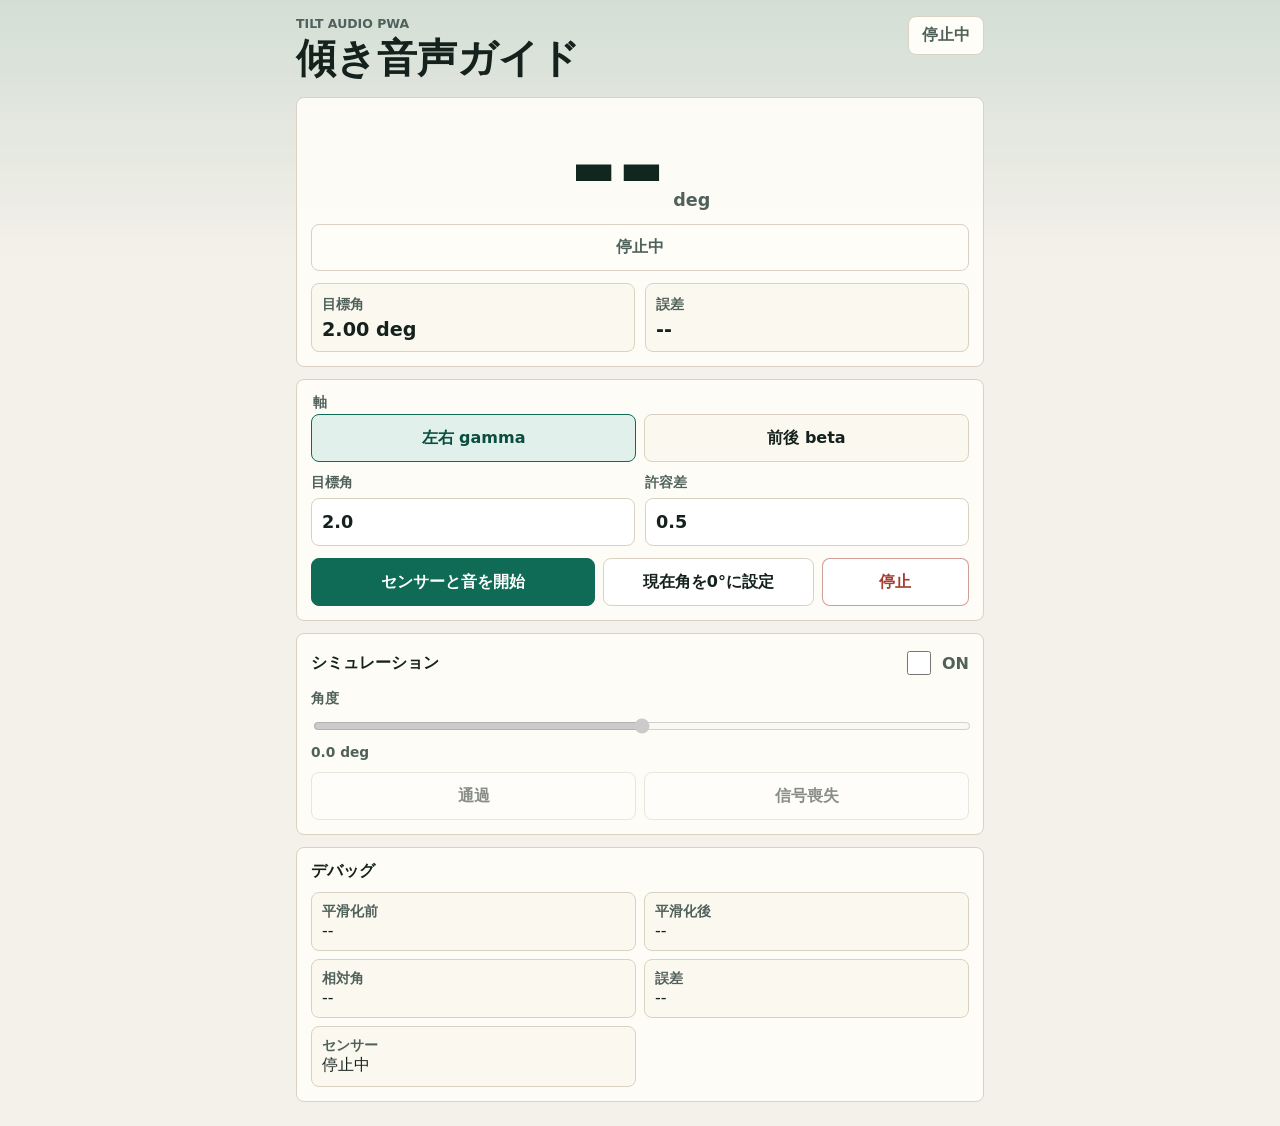
==== tilt-audio/index.html @ 0396f212 "Add files via upload" ====
<!doctype html>
<html lang="ja">
  <head>
    <meta charset="utf-8">
    <meta name="viewport" content="width=device-width, initial-scale=1, viewport-fit=cover">
    <meta name="theme-color" content="#10261f">
    <meta name="apple-mobile-web-app-capable" content="yes">
    <meta name="apple-mobile-web-app-status-bar-style" content="black-translucent">
    <meta name="apple-mobile-web-app-title" content="Tilt Audio">
    <title>Tilt Audio Guide</title>
    <link rel="manifest" href="./manifest.webmanifest">
    <link rel="apple-touch-icon" href="./icons/apple-touch-icon.png">
    <link rel="icon" href="./icons/icon-192.png">
    <style>
      :root {
        color-scheme: light;
        font-family: system-ui, -apple-system, BlinkMacSystemFont, "Segoe UI", sans-serif;
        background: #f4f1ea;
        color: #14211d;
        --panel: #fffdf8;
        --ink-soft: #50615b;
        --line: #d9d2c2;
        --accent: #0f6b55;
        --accent-dark: #0b4e40;
        --danger: #a63d2f;
        --minus: #315d9b;
        --plus: #9b3f2f;
        --target: #0f6b55;
        --warn: #8b5b00;
      }

      * { box-sizing: border-box; }

      body {
        margin: 0;
        min-height: 100svh;
        background:
          linear-gradient(180deg, rgba(15, 107, 85, 0.14), rgba(244, 241, 234, 0) 260px),
          #f4f1ea;
      }

      button, input { font: inherit; }

      .app-shell {
        width: min(720px, 100%);
        margin: 0 auto;
        padding: calc(16px + env(safe-area-inset-top)) 16px calc(24px + env(safe-area-inset-bottom));
      }

      .topbar {
        display: flex;
        align-items: flex-start;
        justify-content: space-between;
        gap: 12px;
        margin-bottom: 16px;
      }

      .eyebrow {
        margin: 0 0 4px;
        color: var(--ink-soft);
        font-size: 0.78rem;
        font-weight: 700;
        letter-spacing: 0;
        text-transform: uppercase;
      }

      h1, h2 {
        margin: 0;
        line-height: 1.15;
      }

      h1 { font-size: clamp(1.6rem, 9vw, 2.5rem); }
      h2 { font-size: 1rem; }

      .run-badge,
      .state-text {
        border: 1px solid var(--line);
        background: var(--panel);
        color: var(--ink-soft);
        font-weight: 700;
      }

      .run-badge {
        flex: 0 0 auto;
        min-width: 76px;
        padding: 8px 10px;
        border-radius: 8px;
        text-align: center;
      }

      section { margin-top: 12px; }

      .readout,
      .controls,
      .simulation,
      .debug {
        border: 1px solid var(--line);
        border-radius: 8px;
        background: rgba(255, 253, 248, 0.92);
        padding: 14px;
      }

      .angle-value {
        display: flex;
        align-items: baseline;
        justify-content: center;
        min-height: 112px;
        color: #10261f;
      }

      .angle-value span {
        font-variant-numeric: tabular-nums;
        font-size: clamp(4.2rem, 24vw, 7.2rem);
        font-weight: 780;
        line-height: 0.95;
      }

      .angle-value small {
        margin-left: 8px;
        color: var(--ink-soft);
        font-size: 1.1rem;
        font-weight: 700;
      }

      .state-text {
        display: block;
        width: 100%;
        padding: 12px;
        border-radius: 8px;
        text-align: center;
      }

      .state-minus .state-text, .state-minus .run-badge {
        border-color: rgba(49, 93, 155, 0.35);
        color: var(--minus);
      }

      .state-plus .state-text, .state-plus .run-badge {
        border-color: rgba(155, 63, 47, 0.35);
        color: var(--plus);
      }

      .state-target .state-text, .state-target .run-badge {
        border-color: rgba(15, 107, 85, 0.35);
        color: var(--target);
      }

      .state-lost .state-text, .state-lost .run-badge {
        border-color: rgba(139, 91, 0, 0.4);
        color: var(--warn);
      }

      .metric-grid,
      .number-row {
        display: grid;
        grid-template-columns: repeat(2, minmax(0, 1fr));
        gap: 10px;
      }

      .metric-grid { margin-top: 12px; }

      .metric-grid div,
      .debug dl div {
        border: 1px solid var(--line);
        border-radius: 8px;
        background: #fbf8ef;
        padding: 10px;
      }

      .metric-grid span,
      .debug dt,
      .slider-label,
      .number-row label {
        color: var(--ink-soft);
        font-size: 0.86rem;
        font-weight: 700;
      }

      .metric-grid strong,
      .debug dd {
        display: block;
        margin-top: 4px;
        color: #14211d;
        font-size: 1.2rem;
        font-variant-numeric: tabular-nums;
      }

      .segmented {
        display: grid;
        grid-template-columns: repeat(2, minmax(0, 1fr));
        gap: 8px;
        margin: 0 0 12px;
        padding: 0;
        border: 0;
      }

      .segmented legend {
        grid-column: 1 / -1;
        margin-bottom: 2px;
        color: var(--ink-soft);
        font-size: 0.86rem;
        font-weight: 700;
      }

      .segmented label { min-height: 48px; }
      .segmented input { position: absolute; opacity: 0; }

      .segmented span {
        display: flex;
        align-items: center;
        justify-content: center;
        height: 100%;
        border: 1px solid var(--line);
        border-radius: 8px;
        background: #fbf8ef;
        font-weight: 800;
      }

      .segmented input:checked + span {
        border-color: var(--accent);
        background: #e1f0ea;
        color: var(--accent-dark);
      }

      .number-row input {
        width: 100%;
        height: 48px;
        margin-top: 6px;
        border: 1px solid var(--line);
        border-radius: 8px;
        padding: 0 10px;
        background: #fff;
        color: #14211d;
        font-size: 1.1rem;
      }

      .button-row {
        display: grid;
        grid-template-columns: 1fr;
        gap: 8px;
        margin-top: 12px;
      }

      .button-row.compact { grid-template-columns: repeat(2, minmax(0, 1fr)); }

      button {
        min-height: 48px;
        border: 1px solid var(--line);
        border-radius: 8px;
        background: #fff;
        color: #14211d;
        font-weight: 800;
      }

      button:disabled { opacity: 0.5; }

      button.primary {
        border-color: var(--accent);
        background: var(--accent);
        color: #fff;
      }

      button.danger {
        border-color: rgba(166, 61, 47, 0.5);
        color: var(--danger);
      }

      .section-heading {
        display: flex;
        align-items: center;
        justify-content: space-between;
        gap: 12px;
        margin-bottom: 12px;
      }

      .switch {
        display: flex;
        align-items: center;
        gap: 8px;
        color: var(--ink-soft);
        font-weight: 800;
      }

      .switch input {
        width: 24px;
        height: 24px;
        accent-color: var(--accent);
      }

      .slider-label {
        display: grid;
        grid-template-columns: 1fr auto;
        gap: 8px;
      }

      .slider-label input {
        grid-column: 1 / -1;
        width: 100%;
        accent-color: var(--accent);
      }

      .debug dl {
        display: grid;
        grid-template-columns: repeat(2, minmax(0, 1fr));
        gap: 8px;
        margin: 12px 0 0;
      }

      .debug dt, .debug dd { margin: 0; }
      .debug dd { font-size: 1rem; }

      @media (min-width: 560px) {
        .button-row { grid-template-columns: 1.35fr 1fr 0.7fr; }
        .button-row.compact { grid-template-columns: repeat(2, minmax(0, 1fr)); }
      }
    </style>
  </head>
  <body class="state-stopped">
    <main class="app-shell">
      <header class="topbar">
        <div>
          <p class="eyebrow">Tilt Audio PWA</p>
          <h1>傾き音声ガイド</h1>
        </div>
        <div id="runBadge" class="run-badge">停止中</div>
      </header>

      <section class="readout" aria-live="polite">
        <div class="angle-value">
          <span id="relativeAngle">--</span><small>deg</small>
        </div>
        <div id="stateText" class="state-text">停止中</div>
        <div class="metric-grid">
          <div>
            <span>目標角</span>
            <strong id="targetReadout">2.00 deg</strong>
          </div>
          <div>
            <span>誤差</span>
            <strong id="errorReadout">--</strong>
          </div>
        </div>
      </section>

      <section class="controls" aria-label="操作">
        <fieldset class="segmented">
          <legend>軸</legend>
          <label>
            <input type="radio" name="axis" value="gamma" checked>
            <span>左右 gamma</span>
          </label>
          <label>
            <input type="radio" name="axis" value="beta">
            <span>前後 beta</span>
          </label>
        </fieldset>

        <div class="number-row">
          <label>
            目標角
            <input id="targetInput" type="number" inputmode="decimal" value="2.0" step="0.1">
          </label>
          <label>
            許容差
            <input id="toleranceInput" type="number" inputmode="decimal" value="0.5" min="0.1" step="0.1">
          </label>
        </div>

        <div class="button-row">
          <button id="startButton" type="button" class="primary">センサーと音を開始</button>
          <button id="zeroButton" type="button">現在角を0°に設定</button>
          <button id="stopButton" type="button" class="danger">停止</button>
        </div>
      </section>

      <section class="simulation" aria-label="シミュレーション">
        <div class="section-heading">
          <h2>シミュレーション</h2>
          <label class="switch">
            <input id="simulationToggle" type="checkbox">
            <span>ON</span>
          </label>
        </div>
        <label class="slider-label">
          角度
          <input id="simulationSlider" type="range" min="-8" max="8" value="0" step="0.1" disabled>
          <strong id="simulationValue">0.0 deg</strong>
        </label>
        <div class="button-row compact">
          <button id="passButton" type="button" disabled>通過</button>
          <button id="lossButton" type="button" disabled>信号喪失</button>
        </div>
      </section>

      <section class="debug" aria-label="デバッグ">
        <h2>デバッグ</h2>
        <dl>
          <div><dt>平滑化前</dt><dd id="rawAngle">--</dd></div>
          <div><dt>平滑化後</dt><dd id="filteredAngle">--</dd></div>
          <div><dt>相対角</dt><dd id="debugRelative">--</dd></div>
          <div><dt>誤差</dt><dd id="debugError">--</dd></div>
          <div><dt>センサー</dt><dd id="sensorStatus">停止中</dd></div>
        </dl>
      </section>
    </main>

    <script>
      "use strict";

      const CONFIG = {
        LOW_SIDE_HZ: 450,
        HIGH_SIDE_HZ: 1050,
        TARGET_HZ: 750,
        WARNING_HZ: 180,
        WARNING_SECOND_HZ: 1320,
        BEEP_DURATION_MS: 70,
        FAR_INTERVAL_MS: 700,
        NEAR_INTERVAL_MS: 100,
        FAR_ERROR_DEG: 3.0,
        DEFAULT_TARGET_DEG: 2.0,
        DEFAULT_TOLERANCE_DEG: 0.5,
        TARGET_ENTER_HOLD_MS: 300,
        SENSOR_TIMEOUT_MS: 600,
        TARGET_EXIT_EXTRA_DEG: 0.18,
        SMOOTHING_ALPHA: 0.34,
        SILENT_UNLOCK_MS: 35
      };

      const els = {
        body: document.body,
        runBadge: document.getElementById("runBadge"),
        relativeAngle: document.getElementById("relativeAngle"),
        stateText: document.getElementById("stateText"),
        targetReadout: document.getElementById("targetReadout"),
        errorReadout: document.getElementById("errorReadout"),
        targetInput: document.getElementById("targetInput"),
        toleranceInput: document.getElementById("toleranceInput"),
        startButton: document.getElementById("startButton"),
        zeroButton: document.getElementById("zeroButton"),
        stopButton: document.getElementById("stopButton"),
        simulationToggle: document.getElementById("simulationToggle"),
        simulationSlider: document.getElementById("simulationSlider"),
        simulationValue: document.getElementById("simulationValue"),
        passButton: document.getElementById("passButton"),
        lossButton: document.getElementById("lossButton"),
        rawAngle: document.getElementById("rawAngle"),
        filteredAngle: document.getElementById("filteredAngle"),
        debugRelative: document.getElementById("debugRelative"),
        debugError: document.getElementById("debugError"),
        sensorStatus: document.getElementById("sensorStatus")
      };

      const app = {
        running: false,
        simulation: false,
        signalLost: false,
        axis: "gamma",
        rawAngle: null,
        filteredAngle: null,
        zeroAngle: 0,
        relativeAngle: null,
        error: null,
        lastValueAt: 0,
        state: "stopped",
        targetEnteredAt: null,
        inTargetTone: false,
        orientationHandler: null,
        monitorTimer: null,
        passTimer: null,
        audio: {
          ctx: null,
          master: null,
          timeout: null,
          oscillators: new Set(),
          loopToken: 0
        }
      };

      function clamp(value, min, max) {
        return Math.min(max, Math.max(min, value));
      }

      function normalizeDeg(deg) {
        const value = ((deg + 180) % 360 + 360) % 360 - 180;
        return value === -180 ? 180 : value;
      }

      function fmt(value, digits = 2) {
        return Number.isFinite(value) ? value.toFixed(digits) : "--";
      }

      function targetDeg() {
        return Number.parseFloat(els.targetInput.value) || 0;
      }

      function toleranceDeg() {
        return Math.max(0.1, Number.parseFloat(els.toleranceInput.value) || CONFIG.DEFAULT_TOLERANCE_DEG);
      }

      function selectedAxis() {
        const input = document.querySelector("input[name='axis']:checked");
        return input ? input.value : "gamma";
      }

      function setSensorStatus(text) {
        els.sensorStatus.textContent = text;
      }

      function resetFiltering(raw = null) {
        app.rawAngle = raw;
        app.filteredAngle = raw;
        app.relativeAngle = raw == null ? null : normalizeDeg(raw - app.zeroAngle);
        app.error = app.relativeAngle == null ? null : app.relativeAngle - targetDeg();
        app.targetEnteredAt = null;
        app.inTargetTone = false;
      }

      function setZero() {
        if (app.filteredAngle == null) {
          setSensorStatus("0°設定には角度値が必要です");
          return;
        }
        app.zeroAngle = app.filteredAngle;
        app.targetEnteredAt = null;
        app.inTargetTone = false;
        updateDerived(performance.now());
        render();
      }

      function ingestAngle(rawAngle, now = performance.now()) {
        if (!Number.isFinite(rawAngle)) return;
        app.signalLost = false;
        app.lastValueAt = now;
        app.rawAngle = rawAngle;

        if (app.filteredAngle == null) {
          app.filteredAngle = rawAngle;
        } else {
          const delta = normalizeDeg(rawAngle - app.filteredAngle);
          app.filteredAngle = normalizeDeg(app.filteredAngle + delta * CONFIG.SMOOTHING_ALPHA);
        }

        updateDerived(now);
        render();
      }

      function updateDerived(now = performance.now()) {
        if (app.filteredAngle == null) {
          app.relativeAngle = null;
          app.error = null;
        } else {
          app.relativeAngle = normalizeDeg(app.filteredAngle - app.zeroAngle);
          app.error = app.relativeAngle - targetDeg();
        }
        processGuidance(now);
      }

      function processGuidance(now = performance.now()) {
        if (!app.running) {
          app.state = "stopped";
          return;
        }

        if (app.signalLost || app.relativeAngle == null || app.error == null) {
          app.state = "lost";
          app.targetEnteredAt = null;
          app.inTargetTone = false;
          return;
        }

        const absError = Math.abs(app.error);
        const enter = toleranceDeg();
        const exit = enter + Math.max(CONFIG.TARGET_EXIT_EXTRA_DEG, enter * 0.35);

        if (app.inTargetTone) {
          if (absError > exit) {
            app.inTargetTone = false;
            app.targetEnteredAt = null;
          }
        } else if (absError <= enter) {
          if (app.targetEnteredAt == null) app.targetEnteredAt = now;
          if (now - app.targetEnteredAt >= CONFIG.TARGET_ENTER_HOLD_MS) {
            app.inTargetTone = true;
          }
        } else {
          app.targetEnteredAt = null;
        }

        if (app.inTargetTone) {
          app.state = "target";
        } else {
          app.state = app.error < 0 ? "minus" : "plus";
        }
      }

      function stateLabel() {
        if (app.state === "minus") return "マイナス側";
        if (app.state === "plus") return "プラス側";
        if (app.state === "target") return "目標内";
        if (app.state === "lost") return "信号なし";
        return "停止中";
      }

      function render() {
        els.body.classList.remove("state-minus", "state-plus", "state-target", "state-lost", "state-stopped");
        els.body.classList.add(`state-${app.state}`);
        els.runBadge.textContent = stateLabel();
        els.stateText.textContent = stateLabel();
        els.relativeAngle.textContent = fmt(app.relativeAngle, 1);
        els.targetReadout.textContent = `${fmt(targetDeg())} deg`;
        els.errorReadout.textContent = app.error == null ? "--" : `${fmt(app.error)} deg`;
        els.rawAngle.textContent = app.rawAngle == null ? "--" : `${fmt(app.rawAngle)} deg`;
        els.filteredAngle.textContent = app.filteredAngle == null ? "--" : `${fmt(app.filteredAngle)} deg`;
        els.debugRelative.textContent = app.relativeAngle == null ? "--" : `${fmt(app.relativeAngle)} deg`;
        els.debugError.textContent = app.error == null ? "--" : `${fmt(app.error)} deg`;
        els.simulationValue.textContent = `${Number.parseFloat(els.simulationSlider.value).toFixed(1)} deg`;
      }

      function beepIntervalMs(absError) {
        const t = clamp(absError / CONFIG.FAR_ERROR_DEG, 0, 1);
        const eased = Math.sqrt(t);
        return CONFIG.NEAR_INTERVAL_MS + (CONFIG.FAR_INTERVAL_MS - CONFIG.NEAR_INTERVAL_MS) * eased;
      }

      async function ensureAudioContext() {
        if (!app.audio.ctx) {
          const AudioCtor = window.AudioContext || window.webkitAudioContext;
          if (!AudioCtor) throw new Error("Web Audio APIが使えません");
          app.audio.ctx = new AudioCtor();
          app.audio.master = app.audio.ctx.createGain();
          app.audio.master.gain.value = 0.16;
          app.audio.master.connect(app.audio.ctx.destination);
        }
        await app.audio.ctx.resume();
      }

      function stopOscillators() {
        for (const osc of app.audio.oscillators) {
          try { osc.stop(); } catch (_) {}
        }
        app.audio.oscillators.clear();
      }

      function clearAudioLoop() {
        app.audio.loopToken += 1;
        if (app.audio.timeout) {
          clearTimeout(app.audio.timeout);
          app.audio.timeout = null;
        }
        stopOscillators();
      }

      function playTone(freq, durationMs, type = "sine", gainValue = 0.16) {
        if (!app.audio.ctx || !app.audio.master) return;
        const ctx = app.audio.ctx;
        const now = ctx.currentTime;
        const osc = ctx.createOscillator();
        const gain = ctx.createGain();
        osc.type = type;
        osc.frequency.setValueAtTime(freq, now);
        gain.gain.setValueAtTime(0.0001, now);
        gain.gain.exponentialRampToValueAtTime(gainValue, now + 0.012);
        gain.gain.exponentialRampToValueAtTime(0.0001, now + durationMs / 1000);
        osc.connect(gain);
        gain.connect(app.audio.master);
        osc.start(now);
        osc.stop(now + durationMs / 1000 + 0.025);
        app.audio.oscillators.add(osc);
        osc.onended = () => app.audio.oscillators.delete(osc);
      }

      function startTargetTone() {
        stopOscillators();
        if (!app.audio.ctx || !app.audio.master) return;
        const ctx = app.audio.ctx;
        const now = ctx.currentTime;
        const osc = ctx.createOscillator();
        const gain = ctx.createGain();
        osc.type = "triangle";
        osc.frequency.setValueAtTime(CONFIG.TARGET_HZ, now);
        gain.gain.setValueAtTime(0.0001, now);
        gain.gain.exponentialRampToValueAtTime(0.08, now + 0.08);
        osc.connect(gain);
        gain.connect(app.audio.master);
        osc.start(now);
        app.audio.oscillators.add(osc);
      }

      function scheduleAudioLoop(delay = 0) {
        const token = app.audio.loopToken;
        if (app.audio.timeout) clearTimeout(app.audio.timeout);
        app.audio.timeout = setTimeout(() => {
          if (!app.running || token !== app.audio.loopToken) return;
          runAudioStep(token);
        }, delay);
      }

      function runAudioStep(token) {
        if (!app.running || token !== app.audio.loopToken) return;

        if (app.state === "target") {
          if (app.audio.oscillators.size === 0) startTargetTone();
          scheduleAudioLoop(80);
          return;
        }

        stopOscillators();

        if (app.state === "lost") {
          playTone(CONFIG.WARNING_HZ, 90, "square", 0.12);
          window.setTimeout(() => playTone(CONFIG.WARNING_SECOND_HZ, 70, "square", 0.1), 115);
          scheduleAudioLoop(900);
          return;
        }

        if (app.state === "minus" || app.state === "plus") {
          const hz = app.state === "minus" ? CONFIG.LOW_SIDE_HZ : CONFIG.HIGH_SIDE_HZ;
          playTone(hz, CONFIG.BEEP_DURATION_MS, "sine", 0.16);
          scheduleAudioLoop(beepIntervalMs(Math.abs(app.error || 0)));
          return;
        }

        scheduleAudioLoop(120);
      }

      function startAudioLoop() {
        clearAudioLoop();
        app.audio.loopToken += 1;
        scheduleAudioLoop(0);
      }

      function markSignalLost(text = "信号なし") {
        if (!app.running) return;
        app.signalLost = true;
        app.state = "lost";
        setSensorStatus(text);
        render();
      }

      function startMonitor() {
        if (app.monitorTimer) clearInterval(app.monitorTimer);
        app.monitorTimer = setInterval(() => {
          if (!app.running || app.simulation) return;
          if (performance.now() - app.lastValueAt > CONFIG.SENSOR_TIMEOUT_MS) {
            markSignalLost("センサー値が途絶えました");
          }
        }, 120);
      }

      function stopMonitor() {
        if (app.monitorTimer) {
          clearInterval(app.monitorTimer);
          app.monitorTimer = null;
        }
      }

      async function requestOrientationPermission() {
        if (!("DeviceOrientationEvent" in window)) {
          throw new Error("DeviceOrientationEvent非対応");
        }
        const eventCtor = window.DeviceOrientationEvent;
        if (typeof eventCtor.requestPermission === "function") {
          const result = await eventCtor.requestPermission();
          if (result !== "granted") throw new Error("センサー権限が拒否されました");
        }
      }

      function attachOrientation() {
        detachOrientation();
        app.orientationHandler = (event) => {
          if (app.simulation) return;
          const value = app.axis === "beta" ? event.beta : event.gamma;
          if (value == null) {
            setSensorStatus("選択軸の値が未取得です");
            return;
          }
          setSensorStatus("取得中");
          ingestAngle(value);
        };
        window.addEventListener("deviceorientation", app.orientationHandler, true);
      }

      function detachOrientation() {
        if (app.orientationHandler) {
          window.removeEventListener("deviceorientation", app.orientationHandler, true);
          app.orientationHandler = null;
        }
      }

      async function unlockAudio() {
        await ensureAudioContext();
        playTone(CONFIG.TARGET_HZ, CONFIG.SILENT_UNLOCK_MS, "sine", 0.0002);
      }

      async function start() {
        try {
          app.axis = selectedAxis();
          await unlockAudio();
          clearAudioLoop();
          app.running = true;
          app.signalLost = false;
          app.lastValueAt = performance.now();

          if (!app.simulation) {
            await requestOrientationPermission();
            attachOrientation();
            setSensorStatus("センサー待機中");
            if (app.filteredAngle == null) markSignalLost("センサー値待機中");
          } else {
            detachOrientation();
            setSensorStatus("シミュレーション中");
            ingestAngle(Number.parseFloat(els.simulationSlider.value));
          }

          updateDerived();
          startMonitor();
          startAudioLoop();
          render();
        } catch (error) {
          const message = error && error.message ? error.message : "開始できません";
          stop();
          setSensorStatus(message);
          render();
        }
      }

      function stop() {
        app.running = false;
        app.signalLost = false;
        app.state = "stopped";
        app.targetEnteredAt = null;
        app.inTargetTone = false;
        if (app.passTimer) {
          clearTimeout(app.passTimer);
          app.passTimer = null;
        }
        detachOrientation();
        stopMonitor();
        clearAudioLoop();
        setSensorStatus("停止中");
        render();
      }

      function setSimulation(enabled) {
        app.simulation = enabled;
        els.simulationSlider.disabled = !enabled;
        els.lossButton.disabled = !enabled;
        els.passButton.disabled = !enabled;
        resetFiltering(enabled ? Number.parseFloat(els.simulationSlider.value) : null);
        if (enabled) {
          detachOrientation();
          setSensorStatus("シミュレーション中");
          if (app.running) ingestAngle(Number.parseFloat(els.simulationSlider.value));
        } else {
          setSensorStatus(app.running ? "センサー待機中" : "停止中");
        }
        render();
      }

      function runPassSimulation() {
        if (!app.simulation) return;
        if (app.passTimer) clearTimeout(app.passTimer);
        const startValue = targetDeg() - 3;
        const endValue = targetDeg() + 3;
        const steps = 42;
        let step = 0;
        const tick = () => {
          if (!app.simulation || step > steps) {
            app.passTimer = null;
            return;
          }
          const value = startValue + (endValue - startValue) * (step / steps);
          els.simulationSlider.value = value.toFixed(1);
          if (app.running) ingestAngle(value);
          else render();
          step += 1;
          app.passTimer = setTimeout(tick, 80);
        };
        tick();
      }

      function registerServiceWorker() {
        if ("serviceWorker" in navigator) {
          navigator.serviceWorker.register("./sw.js").catch(() => {
            setSensorStatus("Service Worker登録に失敗しました");
          });
        }
      }

      document.querySelectorAll("input[name='axis']").forEach((input) => {
        input.addEventListener("change", () => {
          app.axis = selectedAxis();
          resetFiltering(app.rawAngle);
          updateDerived();
          render();
        });
      });

      els.targetInput.addEventListener("input", () => {
        updateDerived();
        render();
      });

      els.toleranceInput.addEventListener("input", () => {
        updateDerived();
        render();
      });

      els.startButton.addEventListener("click", start);
      els.zeroButton.addEventListener("click", setZero);
      els.stopButton.addEventListener("click", stop);

      els.simulationToggle.addEventListener("change", () => setSimulation(els.simulationToggle.checked));
      els.simulationSlider.addEventListener("input", () => {
        const value = Number.parseFloat(els.simulationSlider.value);
        els.simulationValue.textContent = `${value.toFixed(1)} deg`;
        if (app.simulation && app.running) ingestAngle(value);
      });
      els.passButton.addEventListener("click", runPassSimulation);
      els.lossButton.addEventListener("click", () => {
        if (!app.simulation || !app.running) return;
        markSignalLost("シミュレーション信号喪失");
      });

      document.addEventListener("visibilitychange", () => {
        if (document.hidden) stop();
      });

      window.addEventListener("pagehide", stop);

      els.targetInput.value = CONFIG.DEFAULT_TARGET_DEG.toFixed(1);
      els.toleranceInput.value = CONFIG.DEFAULT_TOLERANCE_DEG.toFixed(1);
      registerServiceWorker();
      render();
    </script>
  </body>
</html>
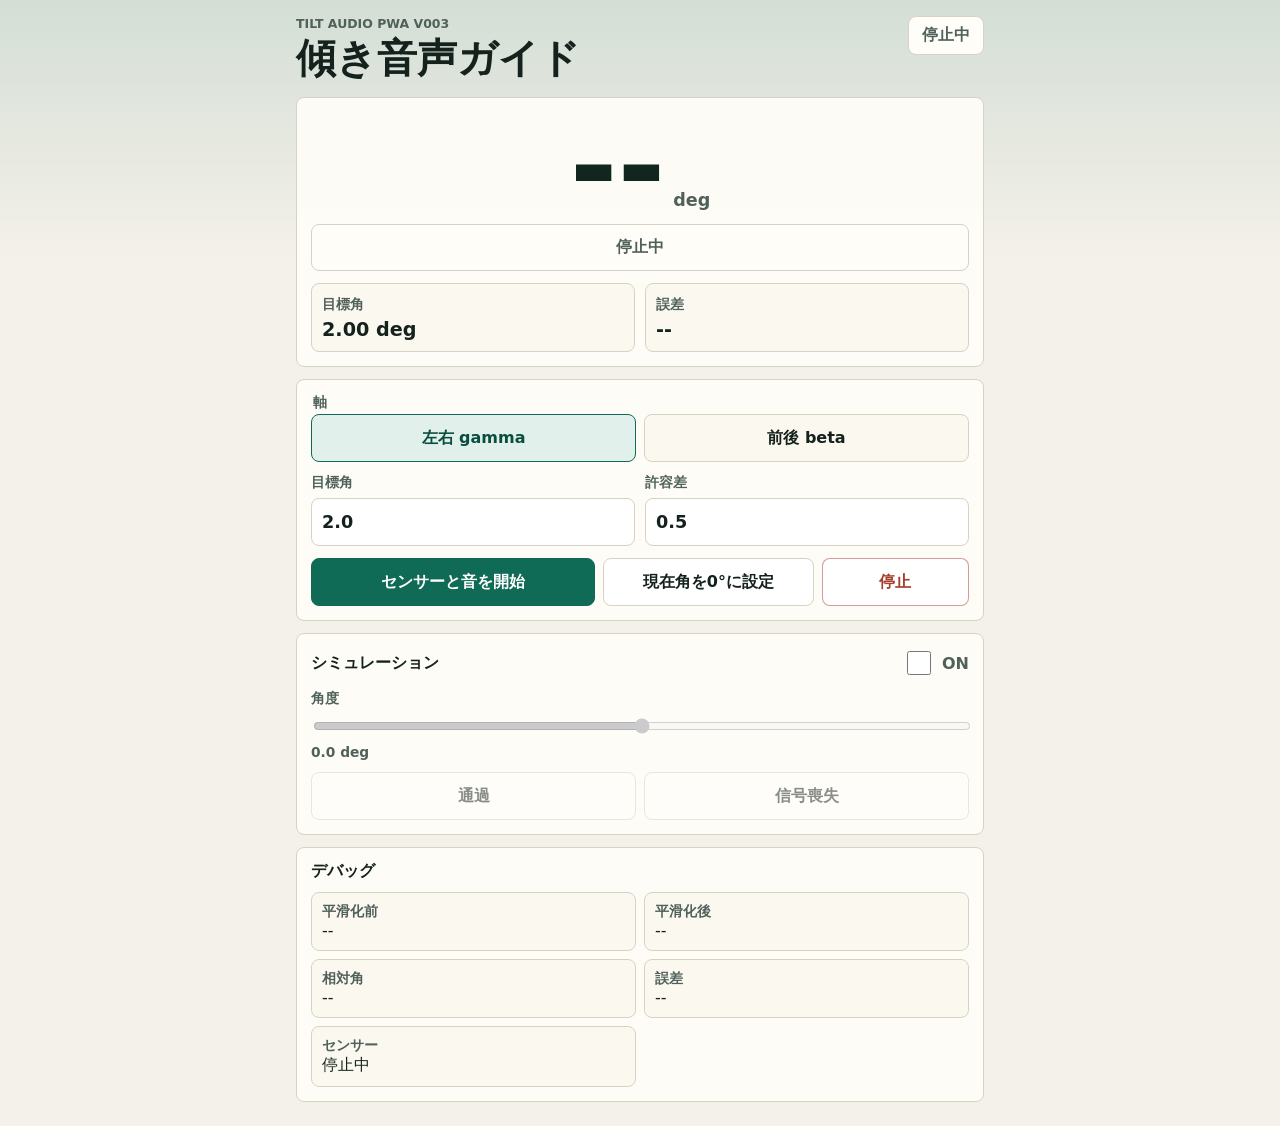
==== commit 2a6ac88c: "Add files via upload" ====
--- a/tilt-audio/index.html
+++ b/tilt-audio/index.html
@@ -319,7 +319,7 @@
     <main class="app-shell">
       <header class="topbar">
         <div>
-          <p class="eyebrow">Tilt Audio PWA</p>
+          <p class="eyebrow">Tilt Audio PWA v003</p>
           <h1>傾き音声ガイド</h1>
         </div>
         <div id="runBadge" class="run-badge">停止中</div>
@@ -407,7 +407,8 @@
     <script>
       "use strict";
 
-      const CONFIG = {
+      const CONFIG = {
+        APP_VERSION: "v003",
         LOW_SIDE_HZ: 450,
         HIGH_SIDE_HZ: 1050,
         TARGET_HZ: 750,
@@ -795,14 +796,17 @@
       async function start() {
         try {
           app.axis = selectedAxis();
-          await unlockAudio();
           clearAudioLoop();
           app.running = true;
           app.signalLost = false;
           app.lastValueAt = performance.now();
 
+          const permissionPromise = app.simulation ? Promise.resolve() : requestOrientationPermission();
+          const audioPromise = unlockAudio();
+          await permissionPromise;
+          await audioPromise;
+
           if (!app.simulation) {
-            await requestOrientationPermission();
             attachOrientation();
             setSensorStatus("センサー待機中");
             if (app.filteredAngle == null) markSignalLost("センサー値待機中");
@@ -935,3 +939,4 @@
     </script>
   </body>
 </html>
+
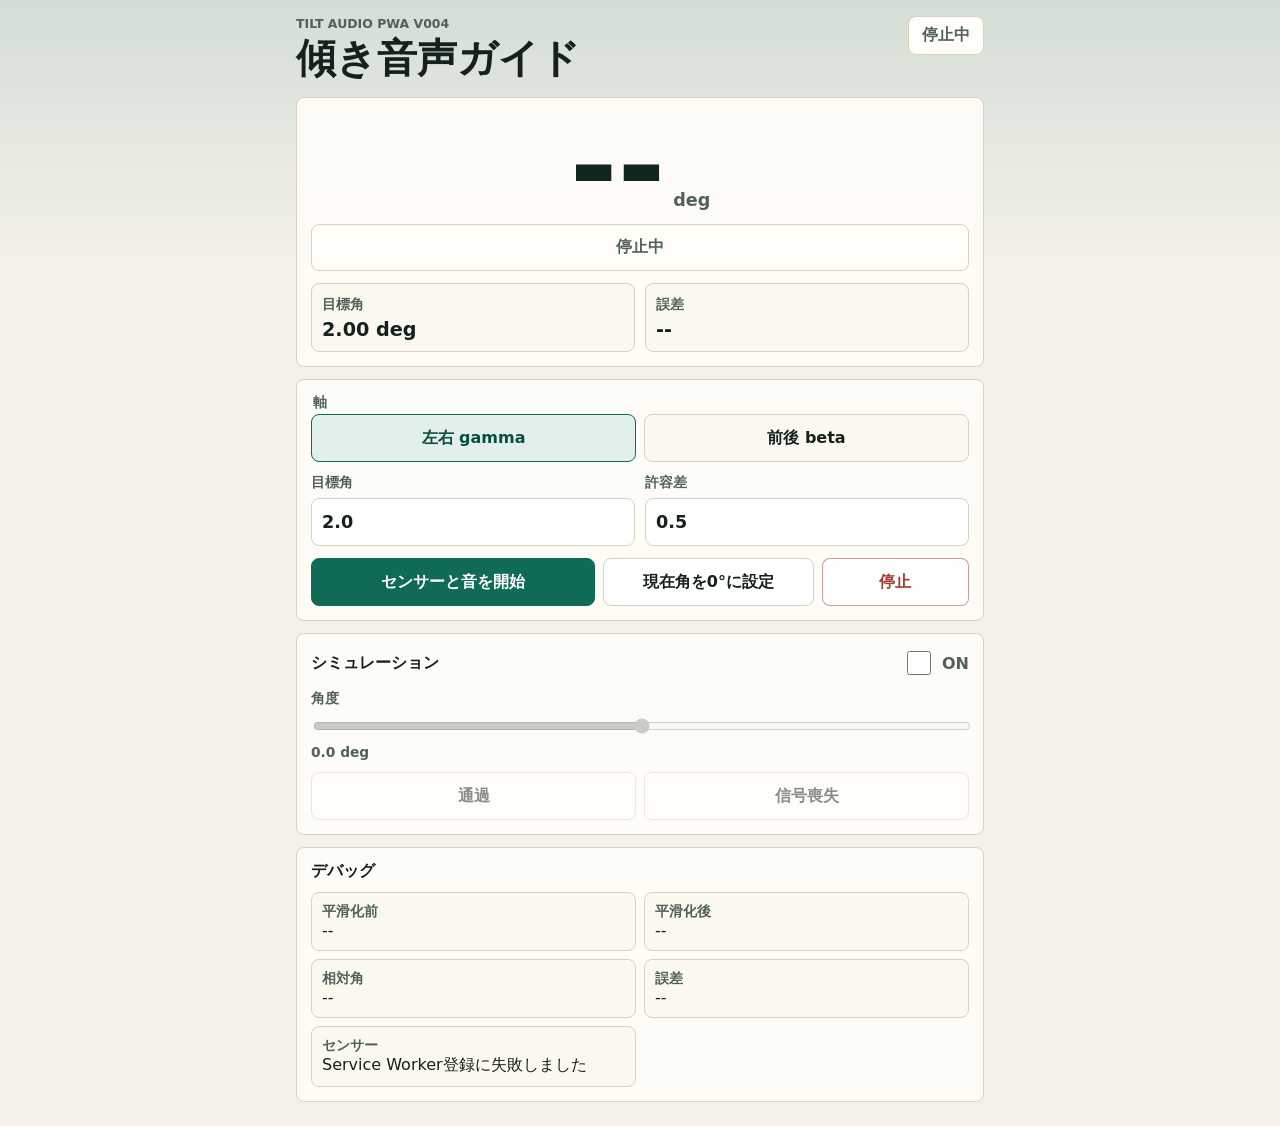
==== commit 67dbd907: "Add files via upload" ====
--- a/tilt-audio/index.html
+++ b/tilt-audio/index.html
@@ -319,7 +319,7 @@
     <main class="app-shell">
       <header class="topbar">
         <div>
-          <p class="eyebrow">Tilt Audio PWA v003</p>
+          <p class="eyebrow">Tilt Audio PWA v004</p>
           <h1>傾き音声ガイド</h1>
         </div>
         <div id="runBadge" class="run-badge">停止中</div>
@@ -408,7 +408,7 @@
       "use strict";
 
       const CONFIG = {
-        APP_VERSION: "v003",
+        APP_VERSION: "v004",
         LOW_SIDE_HZ: 450,
         HIGH_SIDE_HZ: 1050,
         TARGET_HZ: 750,
@@ -884,11 +884,35 @@
       }
 
       function registerServiceWorker() {
-        if ("serviceWorker" in navigator) {
-          navigator.serviceWorker.register("./sw.js").catch(() => {
-            setSensorStatus("Service Worker登録に失敗しました");
+        if (!("serviceWorker" in navigator)) return;
+
+        let refreshing = false;
+        navigator.serviceWorker.addEventListener("controllerchange", () => {
+          if (refreshing) return;
+          refreshing = true;
+          window.location.reload();
+        });
+
+        navigator.serviceWorker.register("./sw.js", { updateViaCache: "none" }).then((registration) => {
+          const applyWaitingWorker = () => {
+            if (registration.waiting) registration.waiting.postMessage({ type: "SKIP_WAITING" });
+          };
+
+          registration.addEventListener("updatefound", () => {
+            const worker = registration.installing;
+            if (!worker) return;
+            worker.addEventListener("statechange", () => {
+              if (worker.state === "installed" && navigator.serviceWorker.controller) {
+                worker.postMessage({ type: "SKIP_WAITING" });
+              }
+            });
           });
-        }
+
+          applyWaitingWorker();
+          registration.update().catch(() => {});
+        }).catch(() => {
+          setSensorStatus("Service Worker登録に失敗しました");
+        });
       }
 
       document.querySelectorAll("input[name='axis']").forEach((input) => {
@@ -940,3 +964,4 @@
   </body>
 </html>
 
+
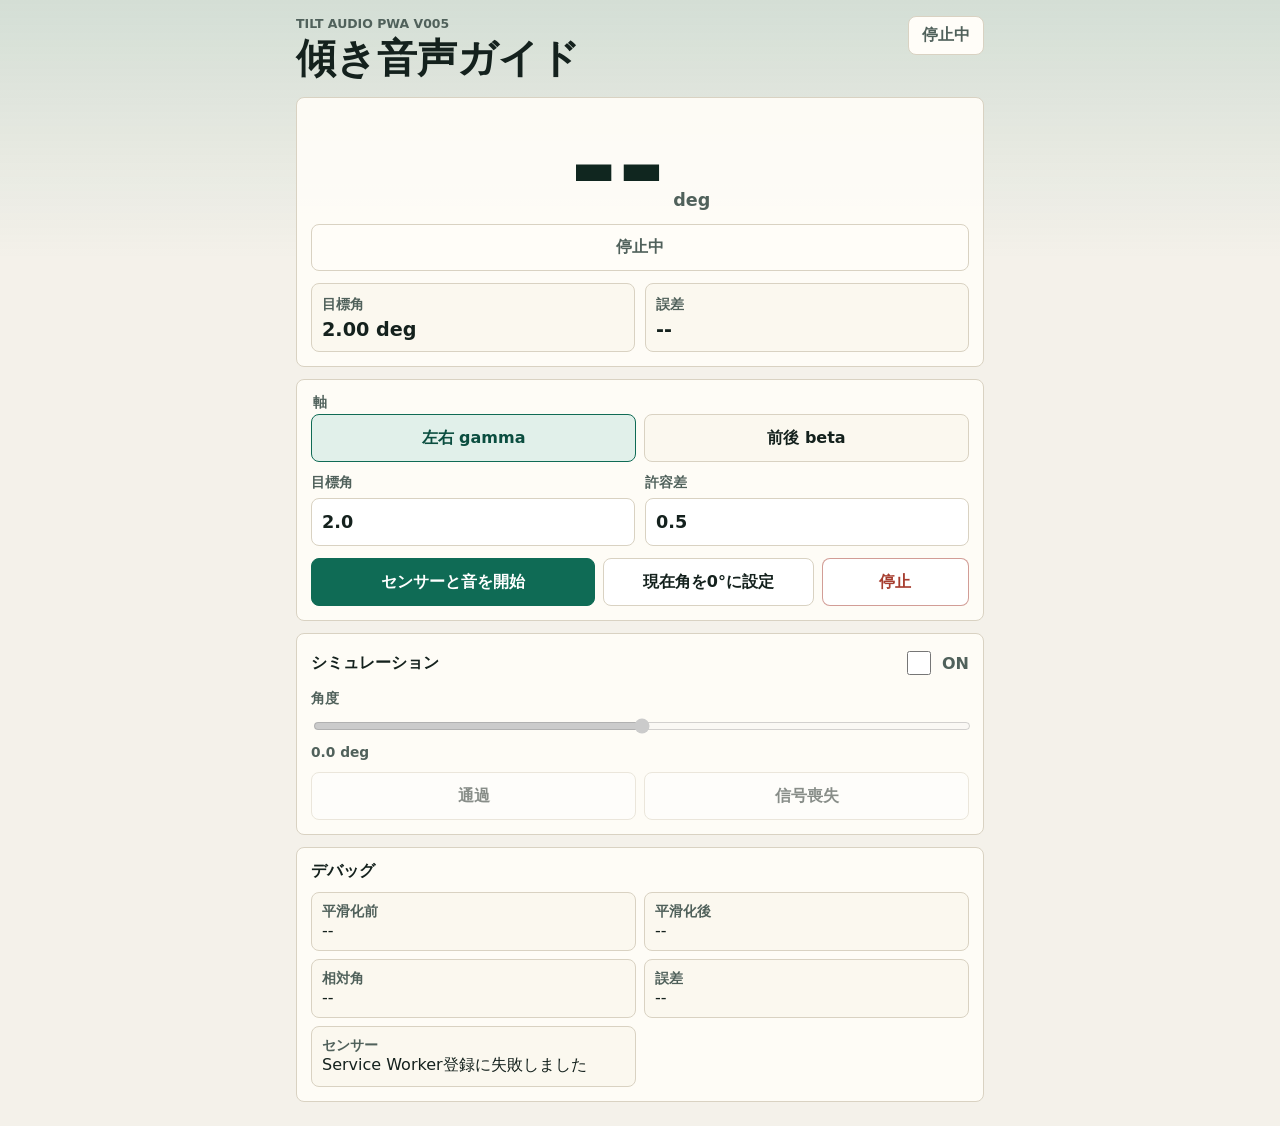
==== commit c4140c72: "Add files via upload" ====
--- a/tilt-audio/index.html
+++ b/tilt-audio/index.html
@@ -319,7 +319,7 @@
     <main class="app-shell">
       <header class="topbar">
         <div>
-          <p class="eyebrow">Tilt Audio PWA v004</p>
+          <p class="eyebrow">Tilt Audio PWA v005</p>
           <h1>傾き音声ガイド</h1>
         </div>
         <div id="runBadge" class="run-badge">停止中</div>
@@ -408,7 +408,7 @@
       "use strict";
 
       const CONFIG = {
-        APP_VERSION: "v004",
+        APP_VERSION: "v005",
         LOW_SIDE_HZ: 450,
         HIGH_SIDE_HZ: 1050,
         TARGET_HZ: 750,
@@ -965,3 +965,4 @@
 </html>
 
 
+
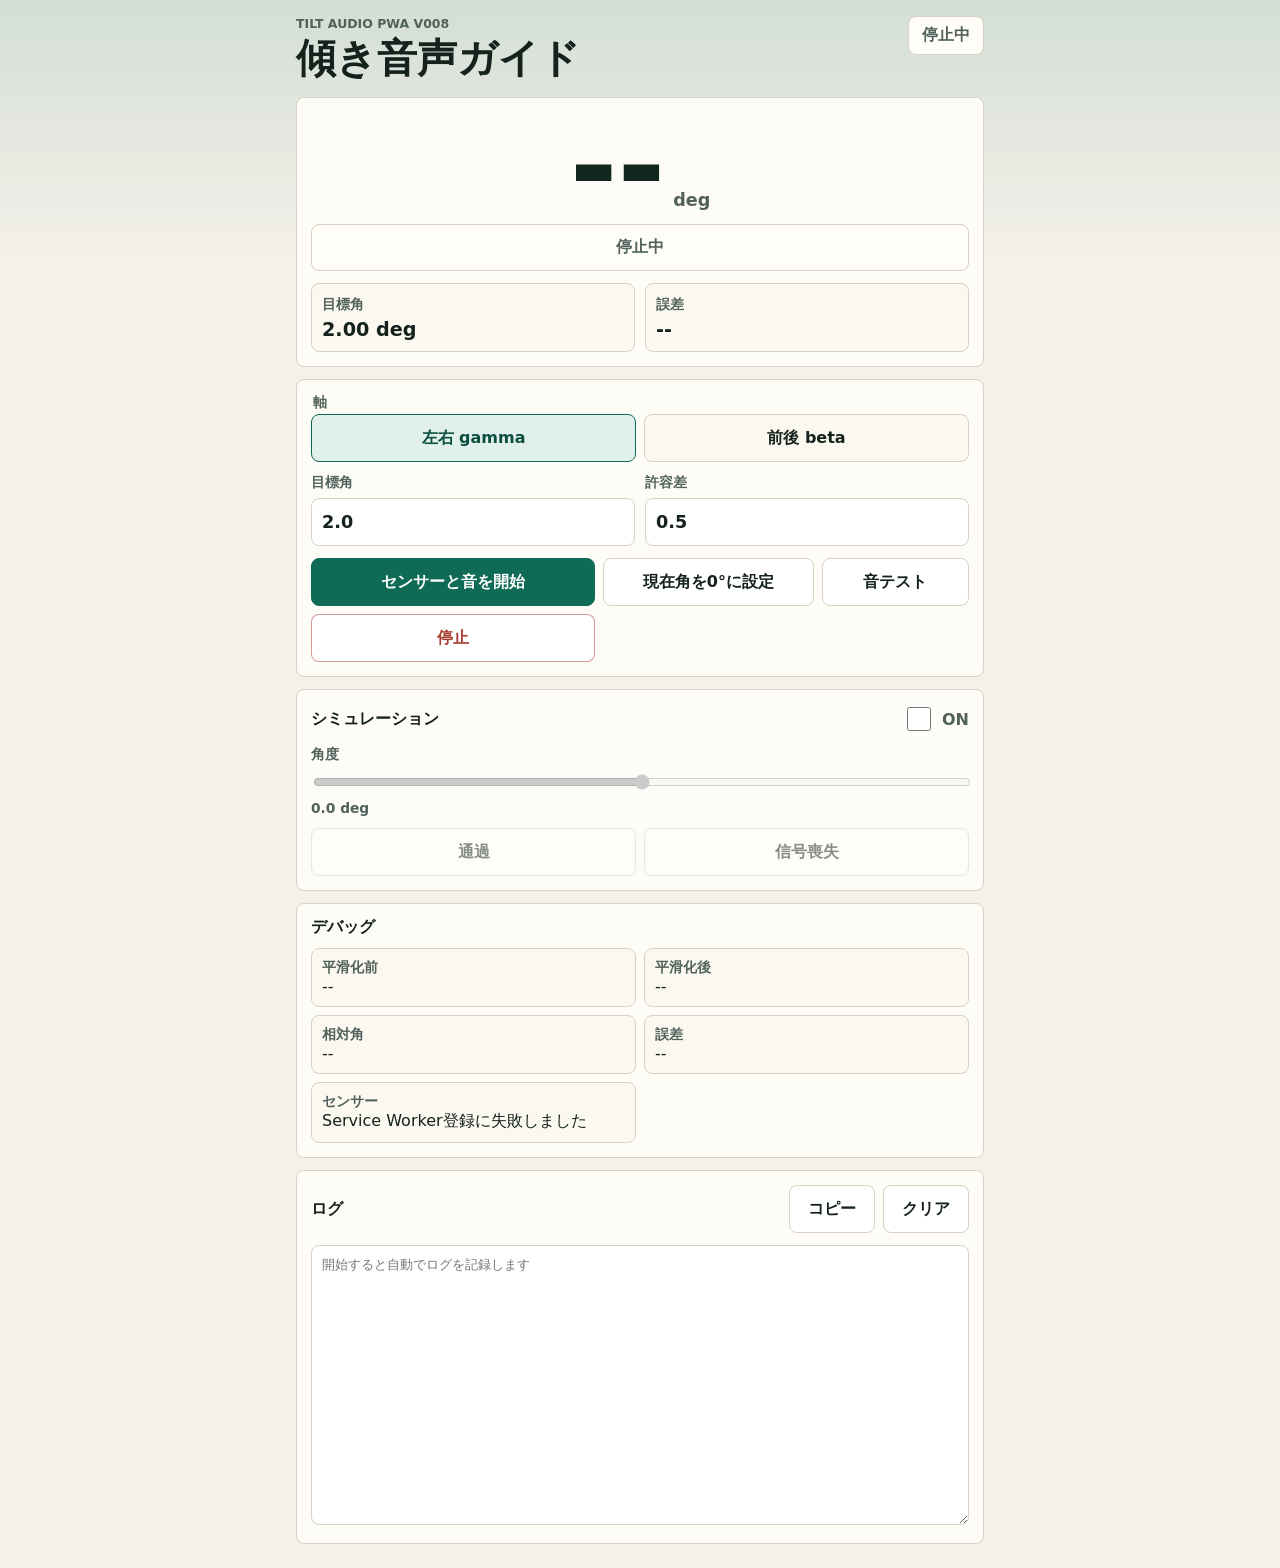
==== commit dab14d5d: "Add files via upload" ====
--- a/tilt-audio/index.html
+++ b/tilt-audio/index.html
@@ -309,6 +309,25 @@
       .debug dt, .debug dd { margin: 0; }
       .debug dd { font-size: 1rem; }
 
+      .log-actions {
+        display: grid;
+        grid-template-columns: repeat(2, minmax(0, 1fr));
+        margin: 0;
+        min-width: 180px;
+      }
+
+      textarea {
+        width: 100%;
+        min-height: 280px;
+        border: 1px solid var(--line);
+        border-radius: 8px;
+        padding: 10px;
+        background: #fff;
+        color: #14211d;
+        font: 0.82rem ui-monospace, SFMono-Regular, Menlo, Consolas, monospace;
+        resize: vertical;
+      }
+
       @media (min-width: 560px) {
         .button-row { grid-template-columns: 1.35fr 1fr 0.7fr; }
         .button-row.compact { grid-template-columns: repeat(2, minmax(0, 1fr)); }
@@ -319,7 +338,7 @@
     <main class="app-shell">
       <header class="topbar">
         <div>
-          <p class="eyebrow">Tilt Audio PWA v005</p>
+          <p class="eyebrow">Tilt Audio PWA v008</p>
           <h1>傾き音声ガイド</h1>
         </div>
         <div id="runBadge" class="run-badge">停止中</div>
@@ -369,6 +388,7 @@
         <div class="button-row">
           <button id="startButton" type="button" class="primary">センサーと音を開始</button>
           <button id="zeroButton" type="button">現在角を0°に設定</button>
+                    <button id="audioTestButton" type="button">音テスト</button>
           <button id="stopButton" type="button" class="danger">停止</button>
         </div>
       </section>
@@ -401,6 +421,16 @@
           <div><dt>誤差</dt><dd id="debugError">--</dd></div>
           <div><dt>センサー</dt><dd id="sensorStatus">停止中</dd></div>
         </dl>
+      </section>
+      <section class="debug" aria-label="ログ">
+        <div class="section-heading">
+          <h2>ログ</h2>
+          <div class="button-row compact log-actions">
+            <button id="copyLogButton" type="button">コピー</button>
+            <button id="clearLogButton" type="button">クリア</button>
+          </div>
+        </div>
+        <textarea id="logOutput" rows="8" readonly placeholder="開始すると自動でログを記録します"></textarea>
       </section>
     </main>
 
@@ -408,7 +438,7 @@
       "use strict";
 
       const CONFIG = {
-        APP_VERSION: "v005",
+        APP_VERSION: "v008",
         LOW_SIDE_HZ: 450,
         HIGH_SIDE_HZ: 1050,
         TARGET_HZ: 750,
@@ -424,7 +454,11 @@
         SENSOR_TIMEOUT_MS: 600,
         TARGET_EXIT_EXTRA_DEG: 0.18,
         SMOOTHING_ALPHA: 0.34,
-        SILENT_UNLOCK_MS: 35
+        SILENT_UNLOCK_MS: 35,
+        MASTER_GAIN: 0.75,
+        BEEP_GAIN: 0.28,
+        TARGET_GAIN: 0.16,
+        WARNING_GAIN: 0.28
       };
 
       const els = {
@@ -438,6 +472,7 @@
         toleranceInput: document.getElementById("toleranceInput"),
         startButton: document.getElementById("startButton"),
         zeroButton: document.getElementById("zeroButton"),
+                audioTestButton: document.getElementById("audioTestButton"),
         stopButton: document.getElementById("stopButton"),
         simulationToggle: document.getElementById("simulationToggle"),
         simulationSlider: document.getElementById("simulationSlider"),
@@ -448,7 +483,10 @@
         filteredAngle: document.getElementById("filteredAngle"),
         debugRelative: document.getElementById("debugRelative"),
         debugError: document.getElementById("debugError"),
-        sensorStatus: document.getElementById("sensorStatus")
+        sensorStatus: document.getElementById("sensorStatus"),
+        logOutput: document.getElementById("logOutput"),
+        copyLogButton: document.getElementById("copyLogButton"),
+        clearLogButton: document.getElementById("clearLogButton")
       };
 
       const app = {
@@ -468,6 +506,8 @@
         orientationHandler: null,
         monitorTimer: null,
         passTimer: null,
+        log: [],
+        lastLogAt: 0,
         audio: {
           ctx: null,
           master: null,
@@ -505,6 +545,55 @@
 
       function setSensorStatus(text) {
         els.sensorStatus.textContent = text;
+      }
+
+      function logEvent(type, detail = {}) {
+        const row = {
+          t: new Date().toISOString(),
+          type,
+          state: app.state,
+          axis: app.axis,
+          raw: app.rawAngle == null ? null : Number(app.rawAngle.toFixed(3)),
+          filtered: app.filteredAngle == null ? null : Number(app.filteredAngle.toFixed(3)),
+          relative: app.relativeAngle == null ? null : Number(app.relativeAngle.toFixed(3)),
+          target: Number(targetDeg().toFixed(3)),
+          tolerance: Number(toleranceDeg().toFixed(3)),
+          error: app.error == null ? null : Number(app.error.toFixed(3)),
+          audioState: app.audio.ctx ? app.audio.ctx.state : "none",
+          ...detail
+        };
+        app.log.push(row);
+        if (els.logOutput) {
+          els.logOutput.value = app.log.map((item) => JSON.stringify(item)).join("\n");
+          els.logOutput.scrollTop = els.logOutput.scrollHeight;
+        }
+      }
+
+      function logAngleSample(now = performance.now()) {
+        if (!app.running) return;
+        if (now - app.lastLogAt < 200) return;
+        app.lastLogAt = now;
+        logEvent("angle");
+      }
+
+      async function copyLog() {
+        const text = app.log.map((item) => JSON.stringify(item)).join("\n");
+        if (!text) return;
+        try {
+          await navigator.clipboard.writeText(text);
+          setSensorStatus("ログをコピーしました");
+        } catch (_) {
+          els.logOutput.focus();
+          els.logOutput.select();
+          setSensorStatus("ログ欄を選択しました");
+        }
+      }
+
+      function clearLog() {
+        app.log = [];
+        app.lastLogAt = 0;
+        if (els.logOutput) els.logOutput.value = "";
+        setSensorStatus("ログをクリアしました");
       }
 
       function resetFiltering(raw = null) {
@@ -521,7 +610,8 @@
           setSensorStatus("0°設定には角度値が必要です");
           return;
         }
-        app.zeroAngle = app.filteredAngle;
+        app.zeroAngle = app.filteredAngle;
+        logEvent("zero");
         app.targetEnteredAt = null;
         app.inTargetTone = false;
         updateDerived(performance.now());
@@ -629,7 +719,7 @@
           if (!AudioCtor) throw new Error("Web Audio APIが使えません");
           app.audio.ctx = new AudioCtor();
           app.audio.master = app.audio.ctx.createGain();
-          app.audio.master.gain.value = 0.16;
+          app.audio.master.gain.value = CONFIG.MASTER_GAIN;
           app.audio.master.connect(app.audio.ctx.destination);
         }
         await app.audio.ctx.resume();
@@ -680,7 +770,7 @@
         osc.type = "triangle";
         osc.frequency.setValueAtTime(CONFIG.TARGET_HZ, now);
         gain.gain.setValueAtTime(0.0001, now);
-        gain.gain.exponentialRampToValueAtTime(0.08, now + 0.08);
+        gain.gain.exponentialRampToValueAtTime(CONFIG.TARGET_GAIN, now + 0.08);
         osc.connect(gain);
         gain.connect(app.audio.master);
         osc.start(now);
@@ -708,15 +798,15 @@
         stopOscillators();
 
         if (app.state === "lost") {
-          playTone(CONFIG.WARNING_HZ, 90, "square", 0.12);
-          window.setTimeout(() => playTone(CONFIG.WARNING_SECOND_HZ, 70, "square", 0.1), 115);
+          playTone(CONFIG.WARNING_HZ, 110, "square", CONFIG.WARNING_GAIN);
+          window.setTimeout(() => playTone(CONFIG.WARNING_SECOND_HZ, 90, "square", CONFIG.WARNING_GAIN), 115);
           scheduleAudioLoop(900);
           return;
         }
 
         if (app.state === "minus" || app.state === "plus") {
           const hz = app.state === "minus" ? CONFIG.LOW_SIDE_HZ : CONFIG.HIGH_SIDE_HZ;
-          playTone(hz, CONFIG.BEEP_DURATION_MS, "sine", 0.16);
+          playTone(hz, CONFIG.BEEP_DURATION_MS, "sine", CONFIG.BEEP_GAIN);
           scheduleAudioLoop(beepIntervalMs(Math.abs(app.error || 0)));
           return;
         }
@@ -790,7 +880,21 @@
 
       async function unlockAudio() {
         await ensureAudioContext();
-        playTone(CONFIG.TARGET_HZ, CONFIG.SILENT_UNLOCK_MS, "sine", 0.0002);
+        playTone(CONFIG.TARGET_HZ, CONFIG.SILENT_UNLOCK_MS, "sine", 0.02);
+      }
+
+      async function runAudioTest() {
+        try {
+          await ensureAudioContext();
+          clearAudioLoop();
+          setSensorStatus("音テスト中");
+          logEvent("audio-test");
+          playTone(CONFIG.LOW_SIDE_HZ, 160, "sine", CONFIG.BEEP_GAIN);
+          window.setTimeout(() => playTone(CONFIG.HIGH_SIDE_HZ, 160, "sine", CONFIG.BEEP_GAIN), 260);
+          window.setTimeout(() => playTone(CONFIG.TARGET_HZ, 420, "triangle", CONFIG.TARGET_GAIN), 540);
+        } catch (error) {
+          setSensorStatus(error && error.message ? error.message : "音テスト失敗");
+        }
       }
 
       async function start() {
@@ -799,12 +903,16 @@
           clearAudioLoop();
           app.running = true;
           app.signalLost = false;
-          app.lastValueAt = performance.now();
-
+          app.lastValueAt = performance.now();
+          app.log = [];
+          app.lastLogAt = 0;
+          if (els.logOutput) els.logOutput.value = "";
+          logEvent("start-tap");
+
+          const audioPromise = unlockAudio();
           const permissionPromise = app.simulation ? Promise.resolve() : requestOrientationPermission();
-          const audioPromise = unlockAudio();
+          await audioPromise;
           await permissionPromise;
-          await audioPromise;
 
           if (!app.simulation) {
             attachOrientation();
@@ -936,6 +1044,9 @@
 
       els.startButton.addEventListener("click", start);
       els.zeroButton.addEventListener("click", setZero);
+            els.audioTestButton.addEventListener("click", runAudioTest);
+      els.copyLogButton.addEventListener("click", copyLog);
+      els.clearLogButton.addEventListener("click", clearLog);
       els.stopButton.addEventListener("click", stop);
 
       els.simulationToggle.addEventListener("change", () => setSimulation(els.simulationToggle.checked));
@@ -966,3 +1077,9 @@
 
 
 
+
+
+
+
+
+
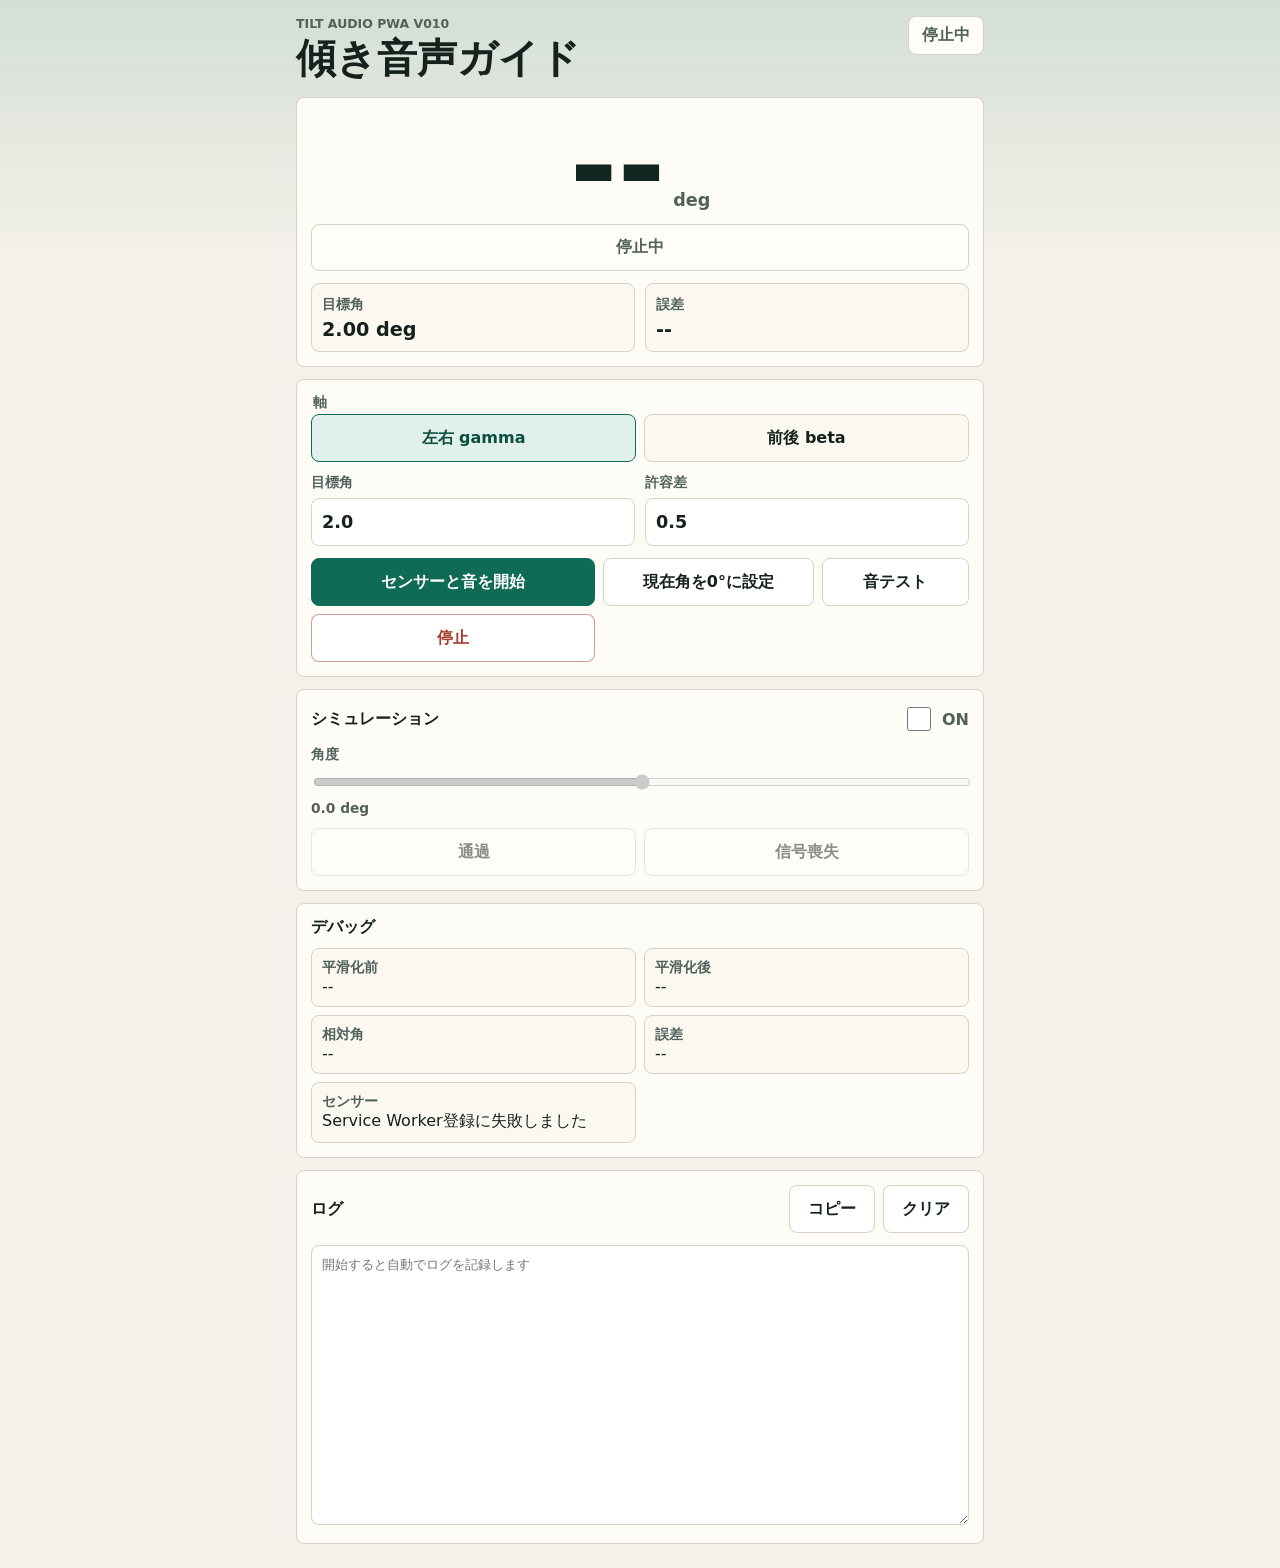
==== commit 9a71835a: "Add files via upload" ====
--- a/tilt-audio/index.html
+++ b/tilt-audio/index.html
@@ -338,7 +338,7 @@
     <main class="app-shell">
       <header class="topbar">
         <div>
-          <p class="eyebrow">Tilt Audio PWA v008</p>
+          <p class="eyebrow">Tilt Audio PWA v010</p>
           <h1>傾き音声ガイド</h1>
         </div>
         <div id="runBadge" class="run-badge">停止中</div>
@@ -438,7 +438,7 @@
       "use strict";
 
       const CONFIG = {
-        APP_VERSION: "v008",
+        APP_VERSION: "v010",
         LOW_SIDE_HZ: 450,
         HIGH_SIDE_HZ: 1050,
         TARGET_HZ: 750,
@@ -455,10 +455,10 @@
         TARGET_EXIT_EXTRA_DEG: 0.18,
         SMOOTHING_ALPHA: 0.34,
         SILENT_UNLOCK_MS: 35,
-        MASTER_GAIN: 0.75,
-        BEEP_GAIN: 0.28,
-        TARGET_GAIN: 0.16,
-        WARNING_GAIN: 0.28
+        MASTER_GAIN: 1.0,
+        BEEP_GAIN: 0.65,
+        TARGET_GAIN: 0.35,
+        WARNING_GAIN: 0.65
       };
 
       const els = {
@@ -713,7 +713,7 @@
         return CONFIG.NEAR_INTERVAL_MS + (CONFIG.FAR_INTERVAL_MS - CONFIG.NEAR_INTERVAL_MS) * eased;
       }
 
-      async function ensureAudioContext() {
+      function ensureAudioContext() {
         if (!app.audio.ctx) {
           const AudioCtor = window.AudioContext || window.webkitAudioContext;
           if (!AudioCtor) throw new Error("Web Audio APIが使えません");
@@ -722,7 +722,8 @@
           app.audio.master.gain.value = CONFIG.MASTER_GAIN;
           app.audio.master.connect(app.audio.ctx.destination);
         }
-        await app.audio.ctx.resume();
+        if (app.audio.ctx.state !== "running") app.audio.ctx.resume().catch(() => {});
+        return app.audio.ctx;
       }
 
       function stopOscillators() {
@@ -878,22 +879,27 @@
         }
       }
 
-      async function unlockAudio() {
-        await ensureAudioContext();
-        playTone(CONFIG.TARGET_HZ, CONFIG.SILENT_UNLOCK_MS, "sine", 0.02);
-      }
-
-      async function runAudioTest() {
+      function unlockAudio() {
+        ensureAudioContext();
+        playTone(CONFIG.TARGET_HZ, 80, "square", CONFIG.BEEP_GAIN);
+      }
+
+      function runAudioTest() {
         try {
-          await ensureAudioContext();
+          ensureAudioContext();
           clearAudioLoop();
-          setSensorStatus("音テスト中");
-          logEvent("audio-test");
-          playTone(CONFIG.LOW_SIDE_HZ, 160, "sine", CONFIG.BEEP_GAIN);
-          window.setTimeout(() => playTone(CONFIG.HIGH_SIDE_HZ, 160, "sine", CONFIG.BEEP_GAIN), 260);
-          window.setTimeout(() => playTone(CONFIG.TARGET_HZ, 420, "triangle", CONFIG.TARGET_GAIN), 540);
+          setSensorStatus("音テスト中");
+          logEvent("audio-test", {
+            currentTime: app.audio.ctx ? Number(app.audio.ctx.currentTime.toFixed(3)) : null,
+            sampleRate: app.audio.ctx ? app.audio.ctx.sampleRate : null,
+            outputLatency: app.audio.ctx && "outputLatency" in app.audio.ctx ? app.audio.ctx.outputLatency : null
+          });
+          playTone(CONFIG.LOW_SIDE_HZ, 320, "square", CONFIG.BEEP_GAIN);
+          window.setTimeout(() => playTone(CONFIG.HIGH_SIDE_HZ, 320, "square", CONFIG.BEEP_GAIN), 420);
+          window.setTimeout(() => playTone(CONFIG.TARGET_HZ, 700, "sawtooth", CONFIG.TARGET_GAIN), 900);
         } catch (error) {
           setSensorStatus(error && error.message ? error.message : "音テスト失敗");
+          logEvent("audio-test-error", { message: error && error.message ? error.message : String(error) });
         }
       }
 
@@ -995,14 +1001,16 @@
         if (!("serviceWorker" in navigator)) return;
 
         let refreshing = false;
-        navigator.serviceWorker.addEventListener("controllerchange", () => {
+        const requestReload = () => {
           if (refreshing) return;
           refreshing = true;
-          window.location.reload();
-        });
+          window.location.replace(`./index.html?app=${CONFIG.APP_VERSION}&t=${Date.now()}`);
+        };
+
+        navigator.serviceWorker.addEventListener("controllerchange", requestReload);
 
         navigator.serviceWorker.register("./sw.js", { updateViaCache: "none" }).then((registration) => {
-          const applyWaitingWorker = () => {
+          const activateWaiting = () => {
             if (registration.waiting) registration.waiting.postMessage({ type: "SKIP_WAITING" });
           };
 
@@ -1010,14 +1018,28 @@
             const worker = registration.installing;
             if (!worker) return;
             worker.addEventListener("statechange", () => {
-              if (worker.state === "installed" && navigator.serviceWorker.controller) {
-                worker.postMessage({ type: "SKIP_WAITING" });
-              }
+              if (worker.state === "installed") worker.postMessage({ type: "SKIP_WAITING" });
             });
           });
 
-          applyWaitingWorker();
-          registration.update().catch(() => {});
+          const checkForUpdate = () => {
+            registration.update().then(activateWaiting).catch(() => {});
+            fetch(`./version.json?t=${Date.now()}`, { cache: "no-store" })
+              .then((response) => response.ok ? response.json() : null)
+              .then((data) => {
+                if (data && data.version && data.version !== CONFIG.APP_VERSION) requestReload();
+              })
+              .catch(() => {});
+          };
+
+          activateWaiting();
+          checkForUpdate();
+          window.addEventListener("focus", checkForUpdate);
+          window.addEventListener("online", checkForUpdate);
+          document.addEventListener("visibilitychange", () => {
+            if (!document.hidden) checkForUpdate();
+          });
+          window.setInterval(checkForUpdate, 30000);
         }).catch(() => {
           setSensorStatus("Service Worker登録に失敗しました");
         });
@@ -1083,3 +1105,5 @@
 
 
 
+
+
